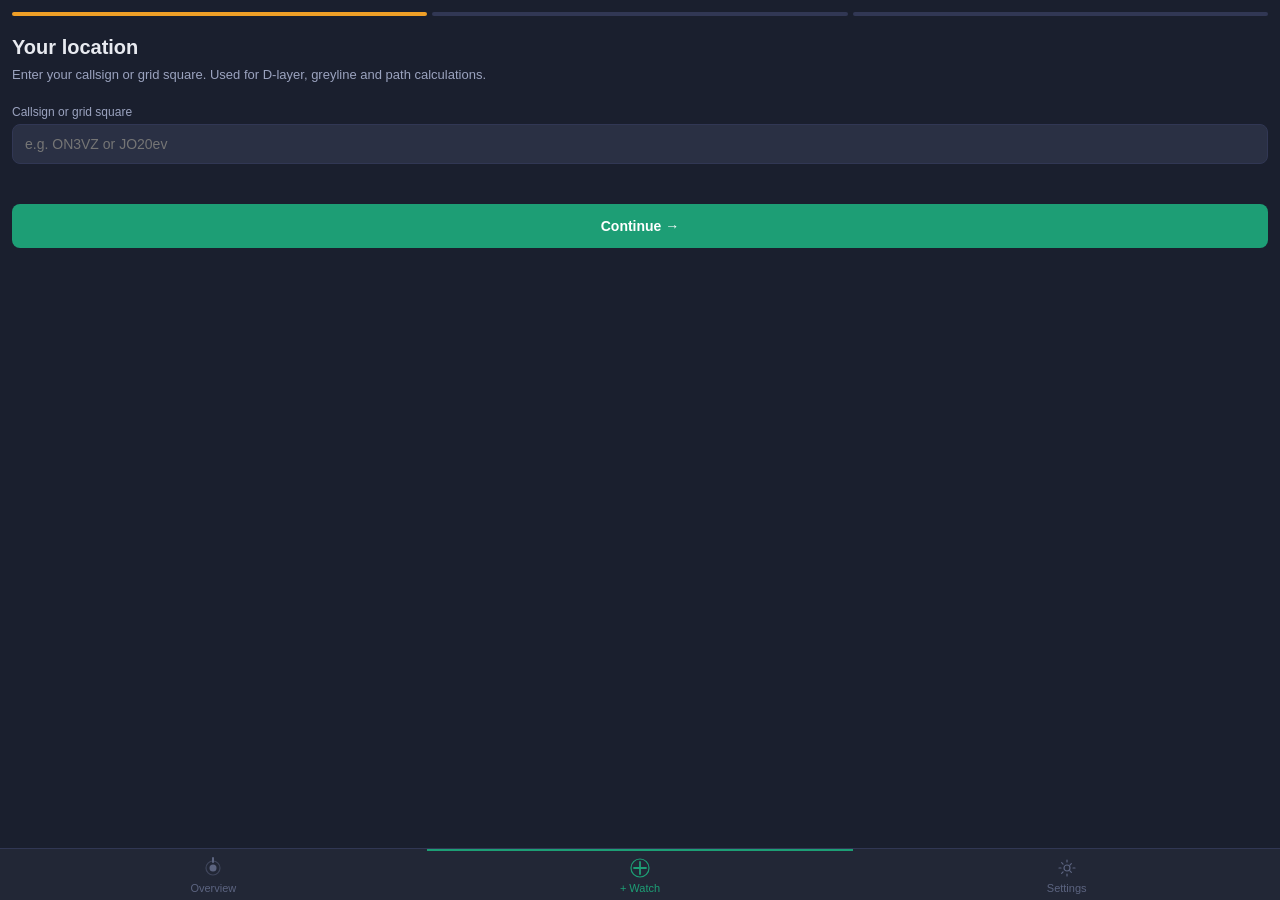
==== index.html @ f3f7060c "feat: 4 high-priority features — Es, storm recovery, greyline alarm, path map Feature 1: Sporadic-E " ====
<!DOCTYPE html>
<html lang="en" data-theme="dark">
<head>
<meta charset="UTF-8">
<meta name="viewport" content="width=device-width, initial-scale=1.0, viewport-fit=cover">
<meta name="theme-color" content="#1A1F2E">
<link rel="manifest" href="manifest.json">
<title>Propagation Watch</title>
<link rel="stylesheet" href="css/style.css">
</head>
<body>

<!-- Nav -->
<nav id="nav">
  <div class="nav-tab active" id="tab-home" onclick="goHome()">
    <svg width="22" height="22" viewBox="0 0 22 22" fill="none">
      <circle cx="11" cy="11" r="3.5" fill="currentColor"/>
      <circle cx="11" cy="11" r="7" stroke="currentColor" stroke-width="1.2" fill="none" opacity=".5"/>
      <line x1="11" y1="1" x2="11" y2="5" stroke="currentColor" stroke-width="2" stroke-linecap="round"/>
    </svg>
    Overview
  </div>
  <div class="nav-tab" id="tab-setup" onclick="goNewWatch()">
    <svg width="22" height="22" viewBox="0 0 22 22" fill="none">
      <circle cx="11" cy="11" r="9" stroke="currentColor" stroke-width="1.2"/>
      <line x1="11" y1="5" x2="11" y2="17" stroke="currentColor" stroke-width="1.8" stroke-linecap="round"/>
      <line x1="5" y1="11" x2="17" y2="11" stroke="currentColor" stroke-width="1.8" stroke-linecap="round"/>
    </svg>
    + Watch
  </div>
  <div class="nav-tab" id="tab-settings" onclick="goSettings()">
    <svg width="22" height="22" viewBox="0 0 22 22" fill="none">
      <circle cx="11" cy="11" r="3" stroke="currentColor" stroke-width="1.2"/>
      <path d="M11 3v2M11 17v2M3 11h2M17 11h2M5.64 5.64l1.42 1.42M13.94 13.94l1.42 1.42M5.64 16.36l1.42-1.42M13.94 8.06l1.42-1.42"
            stroke="currentColor" stroke-width="1.2" stroke-linecap="round"/>
    </svg>
    Settings
  </div>
</nav>

<!-- Toasts -->
<div id="toasts"></div>

<main id="main">

<!-- ══ HOME ══ -->
<section id="screen-home" class="screen active">
  <div id="storm-banner">
    <div>
      <div id="storm-title" style="font-weight:600;color:var(--bad-tx)"></div>
      <div id="storm-sub" style="font-size:12px;color:var(--bad-tx)"></div>
    </div>
  </div>
  <div id="gl-countdown-wrap"></div>
  <div id="es-card-wrap"></div>
  <div id="statusbar">
    <span>Kp <span class="val" id="sb-kp">—</span></span>
    <span>SFI <span class="val" id="sb-sfi">—</span></span>
    <span id="sb-g" style="font-size:11px"></span>
    <span id="sb-age" style="font-size:11px"></span>
    <button class="refresh-btn" onclick="doRefresh()">↺</button>
  </div>
  <div id="timeline-wrap">
    <div id="timeline-hdr">
      <span>24h timeline</span>
      <span id="tl-now" style="font-family:var(--mono)"></span>
    </div>
    <div id="timeline-scroll">
      <svg id="timeline-svg" height="80" style="display:block"></svg>
    </div>
  </div>
  <div id="watch-list"></div>
  <div class="fab-row">
    <button id="btn-quickcheck" class="fab fab-sec" onclick="goNewWatch()">Quick check</button>
    <button id="btn-addwatch" class="fab fab-pri" onclick="goNewWatch()">+ Watch</button>
  </div>
</section>

<!-- ══ WATCH DETAIL ══ -->
<section id="screen-detail" class="screen">
  <div class="det-back">
    <button class="det-back-btn" onclick="goHome()">←</button>
    <span id="det-title" style="font-weight:600;font-size:15px"></span>
  </div>
  <div id="det-body"></div>
</section>

<!-- ══ SETUP ══ -->
<section id="screen-setup" class="screen">
  <div id="setup-body"></div>
</section>

<!-- ══ SETTINGS ══ -->
<section id="screen-settings" class="screen">
  <div class="settings-head">
    <button class="det-back-btn" onclick="goHome()">←</button>
    <h2 id="sh-settings" style="font-size:18px;font-weight:700">Settings</h2>
  </div>

  <!-- API -->
  <div class="card">
    <h3 style="font-weight:600;margin-bottom:12px"><span id="sh-data">📡 Data Sources</span></h3>
    <div id="api-status-box" style="font-size:13px;color:var(--tx2);margin-bottom:10px">
      Tap Test API to check NOAA connectivity.
    </div>
    <button class="btn btn-sec" id="api-test-btn" onclick="doTestAPI()" style="margin-top:0">
      🔌 Test API
    </button>
    <div id="api-endpoints" style="margin-top:10px"></div>
  </div>

  <!-- Power -->
  <div class="card">
    <h3 style="font-weight:600;margin-bottom:12px"><span id="sh-power">⚡ Power &amp; License</span></h3>
    <div style="margin-bottom:12px">
      <label id="lbl-licclass" style="font-size:12px;color:var(--tx2);display:block;margin-bottom:8px">License class</label>
      <div class="lic-list">
        <button class="lic-btn" id="lic-C" onclick="setLicClass('C')">
          <span style="font-weight:700">Class C</span>
          <span class="lic-max">max 25W</span>
        </button>
        <button class="lic-btn" id="lic-B" onclick="setLicClass('B')">
          <span style="font-weight:700">Class B</span>
          <span class="lic-max">max 100W</span>
        </button>
        <button class="lic-btn active" id="lic-A" onclick="setLicClass('A')">
          <span style="font-weight:700">Class A</span>
          <span class="lic-max">max 1500W</span>
        </button>
      </div>
    </div>
    <div>
      <label style="font-size:12px;color:var(--tx2);display:block;margin-bottom:6px">
        <span id="lbl-power">Transmit power</span>: <span id="pwr-val" style="font-family:var(--mono);color:var(--tx1)">100W</span>
        <span id="pwr-db" style="font-size:11px;color:var(--tx3)"> (ref 100W)</span>
      </label>
      <input type="range" id="pwr-slider" min="1" max="1500" step="1" value="100"
             oninput="setPower(this.value)" style="width:100%"/>
      <div style="display:flex;justify-content:space-between;font-size:10px;
                  color:var(--tx3);font-family:var(--mono);margin-top:4px">
        <span>1W</span><span>5W</span><span id="pwr-mid">100W</span><span id="pwr-max">1500W</span>
      </div>
      <div id="pwr-hint" style="font-size:12px;color:var(--tx3);margin-top:6px"></div>
    </div>
    <div class="toggle-row" style="margin-top:14px">
      <span id="lbl-qrp" style="font-size:13px">QRP mode (≤ 5W)</span>
      <label class="toggle-wrap">
        <input type="checkbox" id="qrp-tog" onchange="setQRP(this.checked)"/>
        <span class="toggle-track"></span>
      </label>
    </div>
  </div>

  <!-- Location -->
  <div class="card">
    <h3 style="font-weight:600;margin-bottom:12px"><span id="sh-loc">📍 Location</span></h3>
    <div class="field">
      <label id="lbl-grid">Grid square</label>
      <input id="grid-inp" placeholder="e.g. JO20ev" autocapitalize="characters" style="text-transform:uppercase"/>
    </div>
    <button id="btn-saveloc" class="btn btn-pri" onclick="saveLocation()">Save location</button>
  </div>

  <!-- Display -->
  <div class="card">
    <h3 style="font-weight:600;margin-bottom:12px"><span id="sh-display">🎨 Display</span></h3>
    <div class="field" style="margin-bottom:12px">
      <label id="lbl-lang">Language</label>
      <select id="lang-sel" onchange="saveLang(this.value)">
        <option value="en">English</option>
        <option value="nl">Nederlands</option>
      </select>
    </div>
    <div class="toggle-row">
      <span id="lbl-theme" style="font-size:13px">Light theme</span>
      <label class="toggle-wrap">
        <input type="checkbox" id="theme-tog" onchange="setTheme(this.checked)"/>
        <span class="toggle-track"></span>
      </label>
    </div>
  </div>
</section>


<!-- ══ MAP ══ -->
<section id="screen-map" class="screen">
  <div class="det-back">
    <button class="det-back-btn" onclick="closeMap()">←</button>
    <div>
      <div id="map-title" style="font-weight:600;font-size:15px"></div>
      <div id="map-info" style="font-size:11px;color:var(--tx2);font-family:var(--mono)"></div>
    </div>
  </div>
  <div id="map-container" style="height:55vh;border-radius:var(--r12);overflow:hidden;border:1px solid var(--bdr)"></div>
  <div class="card" style="margin-top:12px">
    <div style="display:grid;grid-template-columns:1fr 1fr;gap:8px;font-size:13px">
      <div>
        <div style="color:var(--tx2);font-size:11px">Short path</div>
        <div id="map-sp" style="font-family:var(--mono);font-weight:600;color:var(--good)"></div>
      </div>
      <div>
        <div style="color:var(--tx2);font-size:11px">Long path</div>
        <div id="map-lp" style="font-family:var(--mono);font-weight:600;color:var(--warn)"></div>
      </div>
    </div>
    <div style="margin-top:10px;font-size:12px;color:var(--tx3)">
      🟢 Short path &nbsp; 🟠 Long path &nbsp; 🟡 Greyline terminator
    </div>
  </div>
</section>

</main>

<!-- SunCalc -->
<script src="lib/suncalc.js"></script>

<script src="js/app.js"></script>
</body>
</html>
---- css/style.css ----
/* Propagation Watch — Stylesheet
 * Single CSS file: tokens, layout, components
 */

/* ── Reset ── */
*,*::before,*::after{box-sizing:border-box;margin:0;padding:0}
body{font-family:-apple-system,BlinkMacSystemFont,'Segoe UI',sans-serif;
     background:#1A1F2E;color:#E8EAF0;min-height:100dvh}

/* ── CSS Variables ── */
:root{
  --bg1:#1A1F2E;--bg2:#222736;--bg3:#2A3044;--bg4:#313754;
  --tx1:#E8EAF0;--tx2:#9BA3BF;--tx3:#5C6480;
  --bdr:#313754;--bdr2:#262B3D;
  --good:#1D9E75;--good-bg:#0D3D2D;--good-tx:#4ECFA0;
  --warn:#EF9F27;--warn-bg:#3D2A08;--warn-tx:#F9C46A;
  --bad:#E24B4A; --bad-bg:#3D1010;  --bad-tx:#F09090;
  --mono:'Courier New',monospace;
  --r8:8px;--r12:12px;
  --nav-h:52px;
}
[data-theme="light"]{
  --bg1:#F0F2F8;--bg2:#E4E7F0;--bg3:#D8DCE8;--bg4:#CDD2E0;
  --tx1:#1A1F2E;--tx2:#3D4560;--tx3:#6B7494;
  --bdr:#BEC4D4;--bdr2:#CDD2E0;
  --good-tx:#0E7A58;--warn-tx:#A96B0A;--bad-tx:#C02020;
}

/* ── Layout ── */
#nav{position:fixed;bottom:0;left:0;right:0;height:var(--nav-h);
     background:var(--bg2);border-top:1px solid var(--bdr);
     display:flex;z-index:100;padding-bottom:env(safe-area-inset-bottom)}
.nav-tab{flex:1;display:flex;flex-direction:column;align-items:center;
         justify-content:center;gap:3px;font-size:11px;color:var(--tx3);
         cursor:pointer;border-top:2px solid transparent;padding:6px 4px}
.nav-tab.active{color:var(--good);border-top-color:var(--good)}
#main{padding:12px 12px calc(var(--nav-h) + 12px + env(safe-area-inset-bottom))}

/* ── Screens ── */
.screen{display:none}
.screen.active{display:block}

/* ── Cards ── */
.card{background:var(--bg2);border:1px solid var(--bdr);border-radius:var(--r12);
      padding:14px 16px;margin-bottom:12px}

/* ── Watch card ── */
.wcard{border-left:3px solid var(--bdr);cursor:pointer;transition:background .1s}
.wcard:hover{background:var(--bg3)}
.wcard-top{display:flex;justify-content:space-between;align-items:flex-start;margin-bottom:8px}
.wcard-name{font-weight:600;font-size:15px}
.wcard-meta{font-size:11px;color:var(--tx2);font-family:var(--mono);margin-top:2px}
.wcard-actions{display:flex;gap:6px}
.wcard-bottom{display:flex;justify-content:space-between;align-items:center}
.wcard-state{font-size:12px;font-weight:600}
.wcard-sub{font-size:11px;color:var(--tx2);margin-top:2px}
.wcard-pct{font-family:var(--mono);font-size:22px;font-weight:700;margin-left:12px}
.pwr-badge{font-family:var(--mono);font-size:10px;background:var(--bg3);
           border:1px solid var(--bdr);border-radius:20px;padding:1px 7px;
           margin-left:8px;vertical-align:middle}

/* ── Status bar ── */
#statusbar{display:flex;align-items:center;gap:12px;font-family:var(--mono);
           font-size:12px;padding:8px 0;border-bottom:1px solid var(--bdr2);
           margin-bottom:12px;color:var(--tx2)}
#statusbar .val{color:var(--tx1);font-weight:600}
#statusbar .kp-ok{color:var(--good-tx)}
#statusbar .kp-warn{color:var(--warn-tx)}
#statusbar .kp-bad{color:var(--bad-tx)}
.refresh-btn{margin-left:auto;background:var(--bg3);border:1px solid var(--bdr);
             border-radius:6px;padding:4px 10px;color:var(--tx2);cursor:pointer;
             font-size:12px}

/* ── Timeline ── */
#timeline-wrap{background:var(--bg2);border:1px solid var(--bdr);border-radius:var(--r12);
               padding:10px;margin-bottom:12px}
#timeline-hdr{display:flex;justify-content:space-between;font-size:11px;
              color:var(--tx3);font-family:var(--mono);margin-bottom:6px}
#timeline-scroll{overflow-x:auto;-webkit-overflow-scrolling:touch}
#timeline-svg{display:block}

/* ── FAB row ── */
.fab-row{display:flex;gap:8px;justify-content:flex-end;margin-top:8px}
.fab{border:none;border-radius:var(--r8);padding:11px 18px;font-size:13px;
     font-weight:600;cursor:pointer}
.fab-pri{background:var(--good);color:#fff}
.fab-sec{background:var(--bg3);color:var(--tx2);border:1px solid var(--bdr)}

/* ── Empty state ── */
.empty{text-align:center;padding:48px 16px;color:var(--tx3);font-size:14px}

/* ── Buttons ── */
.btn{display:inline-flex;align-items:center;justify-content:center;
     min-height:44px;padding:0 16px;border-radius:var(--r8);border:none;
     font-size:14px;font-weight:600;cursor:pointer;width:100%;margin-top:8px}
.btn-pri{background:var(--good);color:#fff}
.btn-sec{background:var(--bg3);color:var(--tx1);border:1px solid var(--bdr)}
.btn-ico{width:36px;height:36px;min-height:unset;padding:0;background:var(--bg3);
         border:1px solid var(--bdr);border-radius:var(--r8);color:var(--tx2);font-size:15px}
.btn-del{color:var(--bad-tx)}

/* ── Form ── */
.field{margin-bottom:14px}
.field label{display:block;font-size:12px;color:var(--tx2);margin-bottom:5px;font-weight:500}
.field input,.field select{width:100%;background:var(--bg3);border:1px solid var(--bdr);
  border-radius:var(--r8);padding:11px 12px;color:var(--tx1);font-size:14px;
  font-family:inherit;outline:none}
.field input:focus,.field select:focus{border-color:var(--good)}
.field-hint{font-size:11px;color:var(--good);font-family:var(--mono);margin-top:4px;min-height:14px}
.field-grid{display:grid;grid-template-columns:1fr 1fr;gap:10px}
.field-hint-warn{color:var(--warn-tx)}

/* ── Suggestion grid ── */
.sugg-grid{display:grid;grid-template-columns:1fr 1fr;gap:8px;margin-bottom:14px}
.sugg-btn{background:var(--bg3);border:1px solid var(--bdr);border-radius:var(--r8);
          padding:10px 12px;cursor:pointer;text-align:left;transition:border-color .1s}
.sugg-btn:hover,.sugg-btn.sel{border-color:var(--good)}
.sugg-pre{font-family:var(--mono);font-weight:700;font-size:13px;color:var(--tx1)}
.sugg-name{font-size:11px;color:var(--tx2);margin-top:2px}
.sugg-dist{font-size:10px;color:var(--tx3);font-family:var(--mono)}

/* ── Setup progress ── */
.prog-bar{display:flex;gap:5px;margin-bottom:20px}
.prog-dot{height:4px;flex:1;border-radius:2px;background:var(--bdr)}
.prog-dot.done{background:var(--good)}
.prog-dot.active{background:var(--warn)}
.setup-title{font-size:20px;font-weight:700;margin-bottom:6px}
.setup-sub{font-size:13px;color:var(--tx2);margin-bottom:20px;line-height:1.5}
.setup-skip{width:100%;background:none;border:none;color:var(--tx3);
            font-size:13px;cursor:pointer;padding:10px;margin-top:4px}

/* ── Toggle ── */
.toggle-row{display:flex;justify-content:space-between;align-items:center;padding:4px 0}
.toggle-wrap{position:relative;width:50px;height:28px;flex-shrink:0}
.toggle-wrap input{opacity:0;width:0;height:0}
.toggle-track{position:absolute;inset:0;background:var(--bg4);border:1px solid var(--bdr);
              border-radius:14px;cursor:pointer;transition:background .2s}
.toggle-wrap input:checked+.toggle-track{background:var(--good);border-color:var(--good)}
.toggle-track::after{content:'';position:absolute;top:3px;left:3px;width:20px;height:20px;
                     background:#fff;border-radius:50%;transition:transform .2s}
.toggle-wrap input:checked+.toggle-track::after{transform:translateX(22px)}

/* ── Detail screen ── */
.det-back{display:flex;align-items:center;gap:10px;margin-bottom:16px}
.det-back-btn{background:var(--bg3);border:1px solid var(--bdr);border-radius:var(--r8);
              width:40px;height:40px;font-size:18px;cursor:pointer;color:var(--tx1);
              display:flex;align-items:center;justify-content:center}
.big-num{font-family:var(--mono);font-size:52px;font-weight:700;line-height:1}
.big-lbl{font-size:12px;color:var(--tx2);margin-top:4px}
.info-table{width:100%}
.info-row{display:flex;justify-content:space-between;padding:5px 0;
          border-bottom:1px solid var(--bdr2);font-size:13px}
.info-row:last-child{border-bottom:none}
.info-key{color:var(--tx2)}
.info-val{font-family:var(--mono);color:var(--tx1)}
.next-win-box{border-radius:var(--r8);padding:14px;margin:12px 0}
.det-btn-row{display:flex;gap:8px;margin-top:12px}
.det-btn-row .btn{margin-top:0}

/* ── Storm banner ── */
#storm-banner{background:var(--bad-bg);border:1px solid var(--bad);border-radius:var(--r8);
              padding:10px 14px;margin-bottom:12px;display:none;
              justify-content:space-between;align-items:center;gap:12px}
#storm-banner.show{display:flex}

/* ── Toast ── */
#toasts{position:fixed;bottom:calc(var(--nav-h) + 8px + env(safe-area-inset-bottom));
        left:12px;right:12px;z-index:200;display:flex;flex-direction:column;gap:6px}
.toast{padding:12px 14px;border-radius:var(--r8);font-size:13px;
       animation:toast-in .2s ease;pointer-events:none}
.toast-ok{background:var(--good-bg);color:var(--good-tx);border:1px solid var(--good)}
.toast-warn{background:var(--warn-bg);color:var(--warn-tx);border:1px solid var(--warn)}
.toast-err{background:var(--bad-bg);color:var(--bad-tx);border:1px solid var(--bad)}
.toast-info{background:var(--bg4);color:var(--tx1);border:1px solid var(--bdr)}
@keyframes toast-in{from{opacity:0;transform:translateY(6px)}to{opacity:1;transform:translateY(0)}}

/* ── Settings ── */
.settings-head{display:flex;align-items:center;gap:12px;margin-bottom:16px}
.lic-list{display:flex;flex-direction:column;gap:8px}
.lic-btn{width:100%;background:var(--bg3);border:1px solid var(--bdr);border-radius:var(--r8);
         padding:12px 16px;display:flex;justify-content:space-between;align-items:center;
         cursor:pointer;font-size:14px;color:var(--tx1)}
.lic-btn.active{background:var(--good-bg);border-color:var(--good);color:var(--good-tx)}
.lic-max{font-family:var(--mono);font-size:12px;color:var(--tx3)}
.lic-btn.active .lic-max{color:var(--good-tx)}
.api-row{background:var(--bg3);border:1px solid var(--bdr);border-radius:var(--r8);
         padding:10px 12px;margin-bottom:6px}
.api-row-top{display:flex;justify-content:space-between;align-items:center}
.api-url{font-size:10px;color:var(--tx3);font-family:var(--mono);margin-top:3px;word-break:break-all}
.api-err{font-size:10px;color:var(--bad-tx);font-family:var(--mono);margin-top:2px}

/* ── Sporadic-E card ── */
.es-card {
  border: 1px solid var(--bdr);
  border-radius: var(--r8);
  padding: 10px 14px;
  margin-bottom: 8px;
}
.es-top {
  display: flex;
  align-items: center;
  gap: 10px;
}
.es-icon { font-size: 20px; flex-shrink: 0; }
.es-info { flex: 1; min-width: 0; }
.es-title { font-weight: 600; font-size: 13px; }
.es-bands { font-size: 11px; color: var(--tx2); font-family: var(--mono); margin-top: 2px; }
.es-pct   { font-family: var(--mono); font-weight: 700; font-size: 20px; flex-shrink: 0; }
.es-hint  { font-size: 11px; color: var(--tx3); margin-top: 8px; line-height: 1.4; }

/* ── Greyline countdown ── */
.gl-countdown {
  display: flex;
  align-items: center;
  gap: 8px;
  padding: 8px 12px;
  margin-bottom: 6px;
  background: var(--bg2);
  border: 1px solid var(--bdr2);
  border-radius: var(--r8);
  font-size: 12px;
  flex-wrap: wrap;
}
.gl-alarm-btn {
  background: none;
  border: none;
  cursor: pointer;
  font-size: 16px;
  padding: 2px 4px;
  margin-left: auto;
}

/* ── Map markers ── */
.map-marker {
  padding: 2px 8px;
  border-radius: 4px;
  font-size: 11px;
  font-weight: 700;
  font-family: var(--mono);
  white-space: nowrap;
  box-shadow: 0 1px 4px rgba(0,0,0,.5);
}
.map-marker-tx { background: #1D9E75; color: #fff; }
.map-marker-rx { background: #EF9F27; color: #fff; }

/* ── Map legend ── */
.map-legend {
  background: var(--bg2);
  border: 1px solid var(--bdr);
  border-radius: var(--r8);
  padding: 8px 12px;
  font-size: 11px;
  color: var(--tx2);
  line-height: 1.8;
}

/* ── Storm recovery badge ── */
.storm-recovery-badge {
  display: inline-block;
  background: var(--good-bg);
  color: var(--good-tx);
  border: 1px solid var(--good);
  border-radius: 20px;
  padding: 2px 10px;
  font-size: 11px;
  font-weight: 600;
  margin-left: 8px;
}
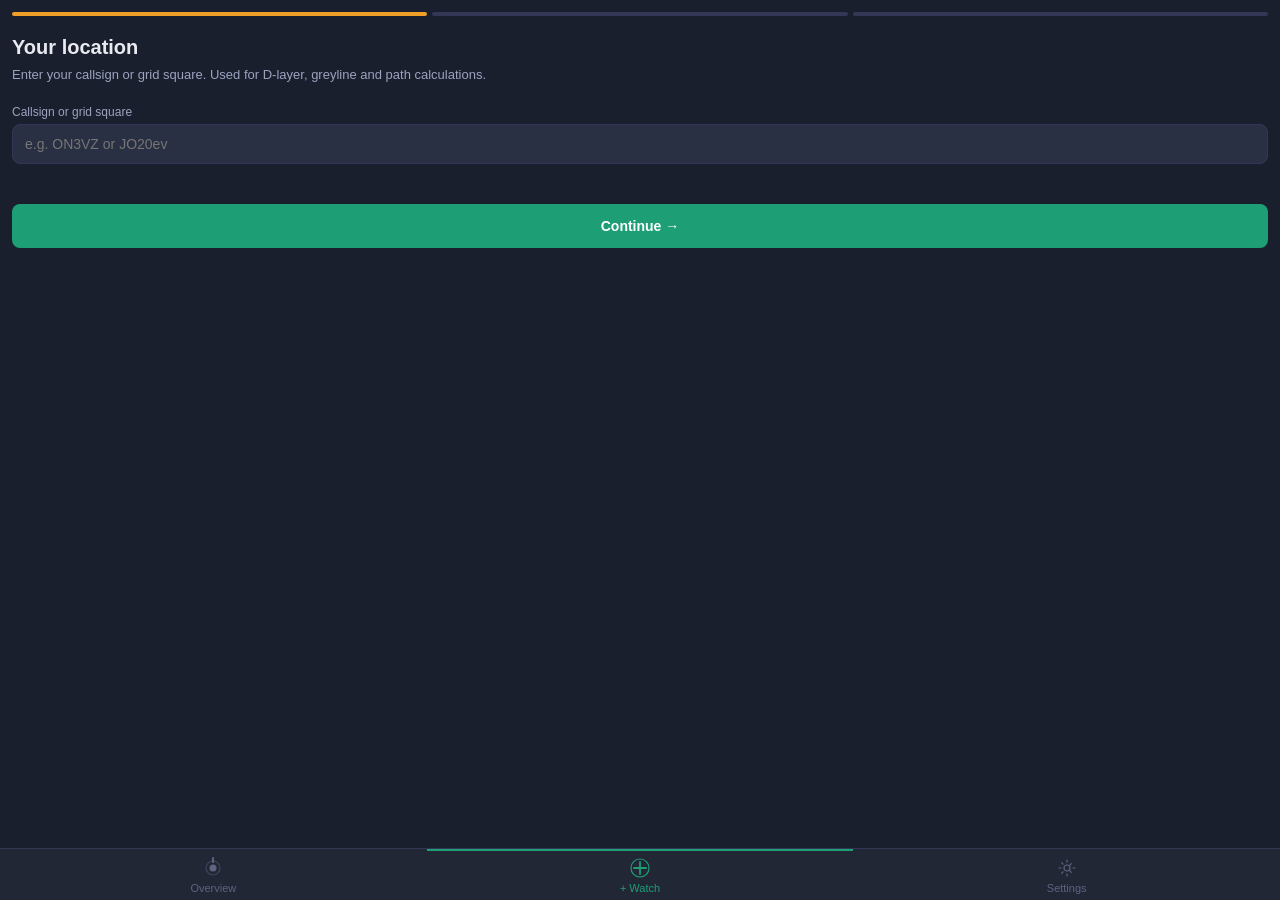
==== commit 892759da: "feat: DX cluster integration (feature 5) DX spot fetching (js/app.js):   fetchDXSpots(): tries endpo" ====
--- a/index.html
+++ b/index.html
@@ -70,6 +70,7 @@
     </div>
   </div>
   <div id="watch-list"></div>
+  <div id="dx-panel" class="card" style="margin-top:8px"></div>
   <div class="fab-row">
     <button id="btn-quickcheck" class="fab fab-sec" onclick="goNewWatch()">Quick check</button>
     <button id="btn-addwatch" class="fab fab-pri" onclick="goNewWatch()">+ Watch</button>
--- a/css/style.css
+++ b/css/style.css
@@ -266,3 +266,32 @@
   font-weight: 600;
   margin-left: 8px;
 }
+
+/* ── DX Spot list ── */
+.dx-spot-list {
+  display: flex;
+  flex-direction: column;
+  gap: 4px;
+}
+.dx-spot {
+  display: flex;
+  align-items: center;
+  gap: 8px;
+  padding: 5px 8px;
+  background: var(--bg3);
+  border-radius: 6px;
+  font-size: 12px;
+  font-family: var(--mono);
+  flex-wrap: nowrap;
+  overflow: hidden;
+}
+.dx-spot-match {
+  border: 1px solid var(--good);
+  background: var(--good-bg);
+}
+.dx-spot-call { font-weight: 700; color: var(--tx1); min-width: 70px; }
+.dx-spot-freq { color: var(--warn-tx); min-width: 60px; }
+.dx-spot-band { min-width: 32px; font-weight: 600; }
+.dx-spot-mode { color: var(--tx2); min-width: 35px; }
+.dx-spot-de   { color: var(--tx3); flex: 1; overflow: hidden; text-overflow: ellipsis; }
+.dx-spot-age  { color: var(--tx3); font-size: 10px; flex-shrink: 0; }
